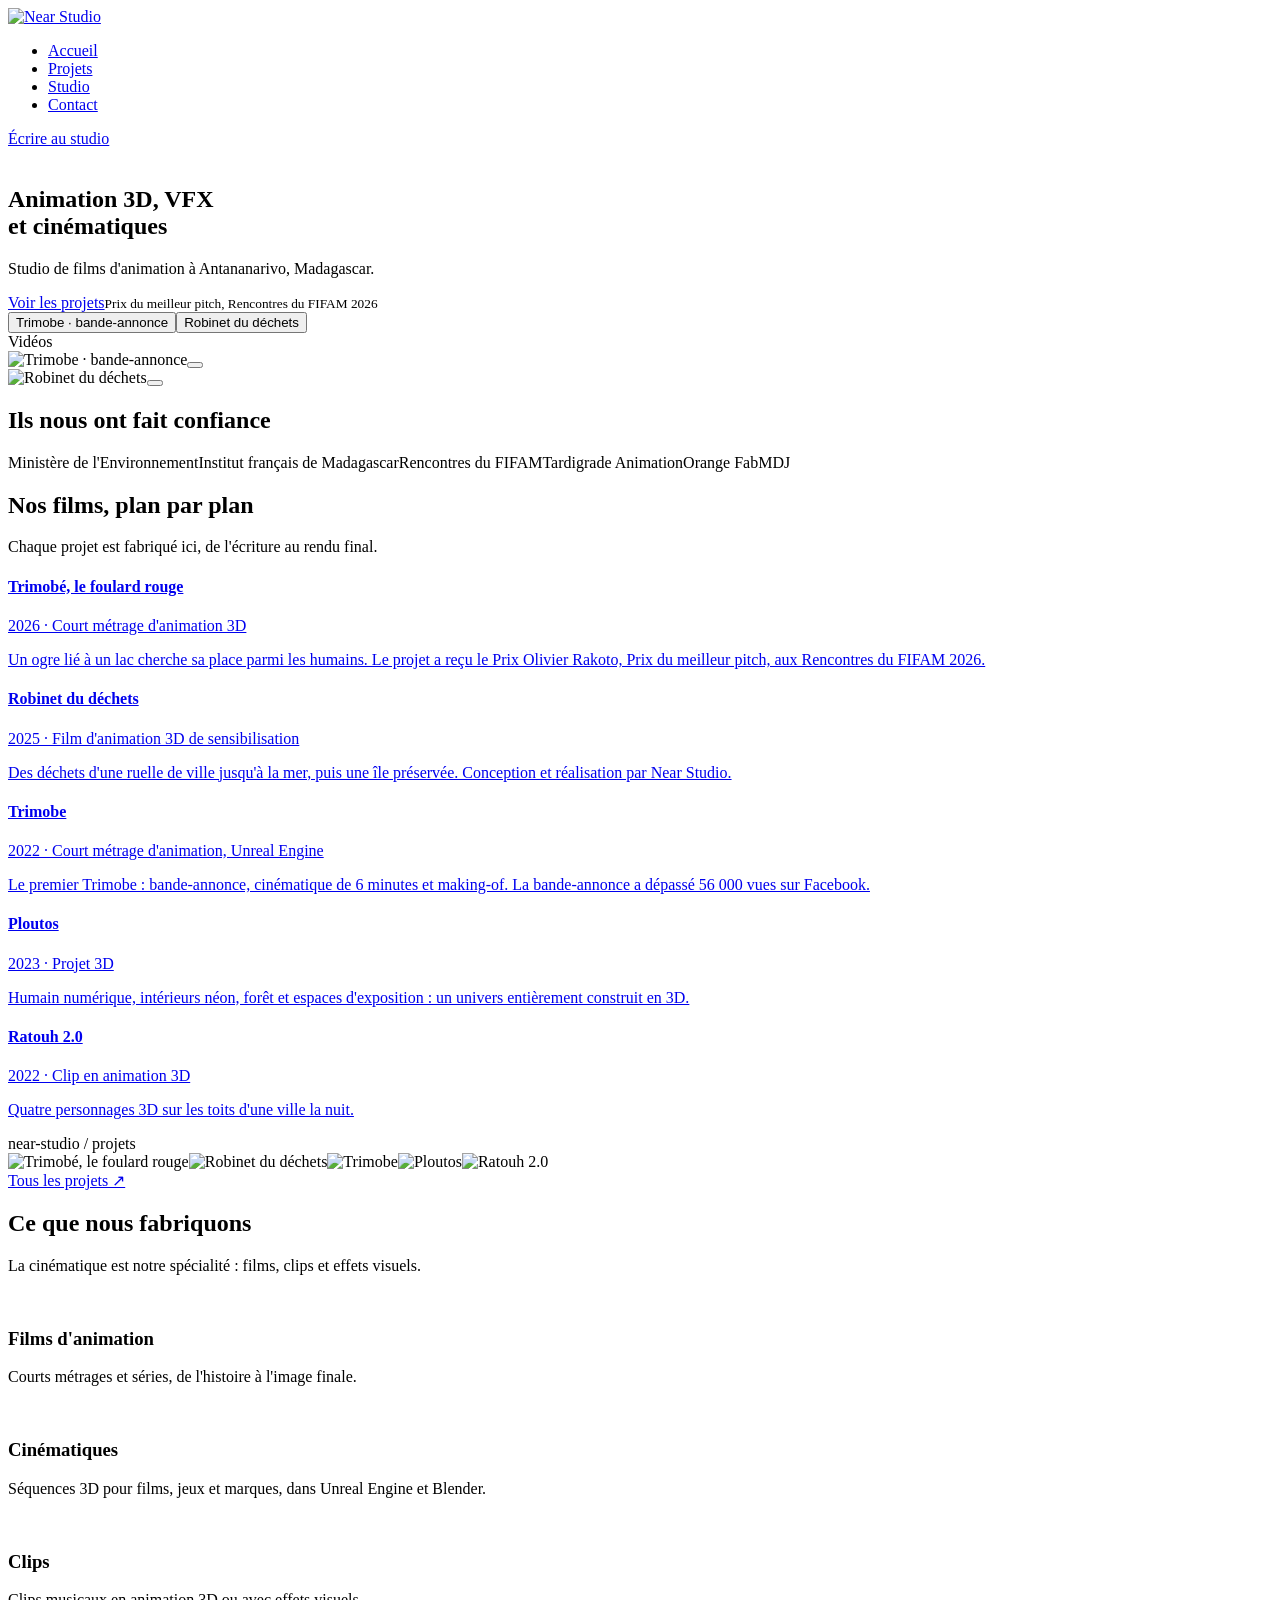
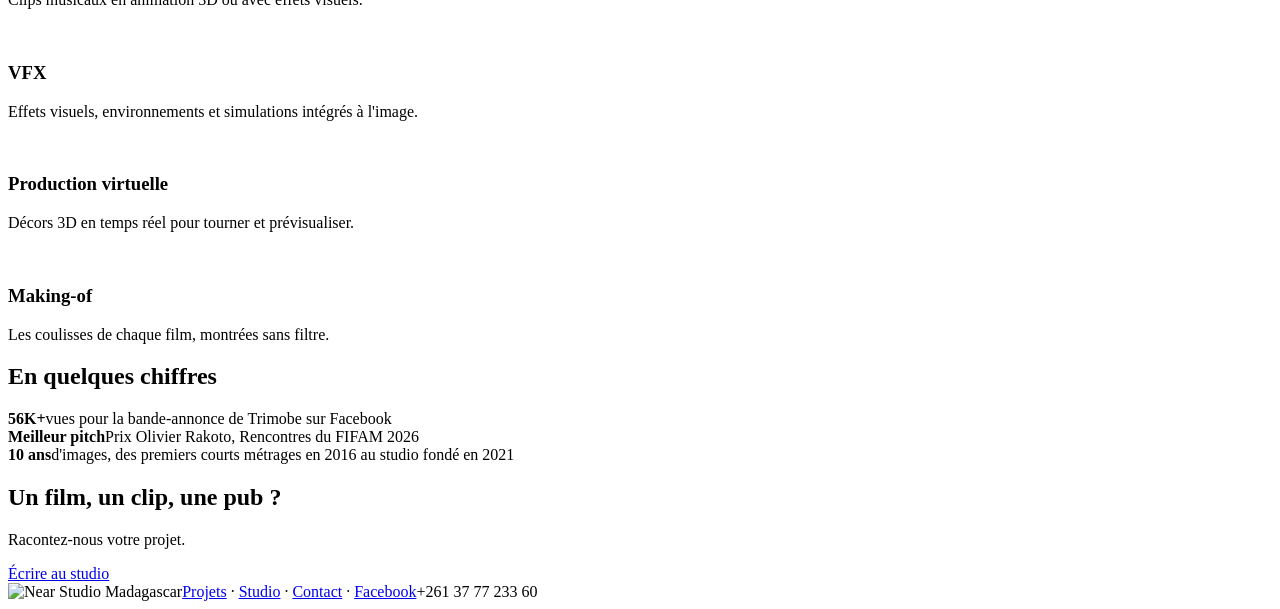
==== index.html @ beb704b7 "Add files via upload" ====
<!doctype html><html lang="fr"><head><meta charset="utf-8"><meta name="viewport" content="width=device-width,initial-scale=1">
<title>Near Studio, animation 3D et VFX à Madagascar</title><meta name="description" content="Near Studio, studio d'animation 3D, VFX et cinématiques à Antananarivo, Madagascar.">
<link rel="stylesheet" href="assets/site.css"></head><body>
<header class="nav"><a class="logo" href="index.html"><img class="n" src="assets/img/logo-n.png" alt=""><img class="t" src="assets/img/logo-texte.png" alt="Near Studio"></a>
<ul><li><a href="index.html" class=on>Accueil</a></li><li><a href="projets.html">Projets</a></li><li><a href="studio.html">Studio</a></li><li><a href="contact.html">Contact</a></li></ul><a class="pill white" href="contact.html">Écrire au studio</a></header>
<section class="hero"><div class="stars"></div><img class="earth" src="assets/img/earth.png" alt="">
<div class="copy"><h1 class="h1">Animation 3D, VFX<br>et cinématiques</h1>
<p>Studio de films d'animation à Antananarivo, Madagascar.</p>
<a class="pill blue" href="projets.html">Voir les projets</a><small>Prix du meilleur pitch, Rencontres du FIFAM 2026</small></div></section>
<div class="viewer rv"><div class="chrome"><div class="dots"><i></i><i></i><i></i></div><div class="tabs"><button class=on>Trimobe · bande-annonce</button><button>Robinet du déchets</button></div><span style="margin-left:auto">Vidéos</span></div>
<div class="screen vids"><div class="vid on" data-src="https://www.facebook.com/plugins/video.php?href=https%3A%2F%2Fwww.facebook.com%2F100078455602598%2Fvideos%2F586118402809609%2F&show_text=false&autoplay=true"><img src="assets/img/trimobe22-02.jpg" alt="Trimobe · bande-annonce"><button class="bigplay" aria-label="Lire Trimobe · bande-annonce"></button></div><div class="vid" data-src="https://www.youtube-nocookie.com/embed/w38i_Ce6xxY?autoplay=1&rel=0"><img src="assets/img/robinet-07.jpg" alt="Robinet du déchets"><button class="bigplay" aria-label="Lire Robinet du déchets"></button></div></div></div>
<main class="wrap">
<section class="sec rv"><h2 class="h2 w">Ils nous ont fait confiance</h2>
<div class="logos"><span>Ministère de l'Environnement</span><span>Institut français de Madagascar</span><span>Rencontres du FIFAM</span><span>Tardigrade Animation</span><span>Orange Fab</span><span>MDJ</span></div></section>
<section class="sec"><h2 class="h2 rv">Nos films, plan par plan</h2><p class="lead rv">Chaque projet est fabriqué ici, de l'écriture au rendu final.</p>
<div class="split"><div class="list"><a class="it" href="projets/trimobe-le-foulard-rouge.html"><h4>Trimobé, le foulard rouge</h4><div class="meta">2026 · Court métrage d'animation 3D</div><p>Un ogre lié à un lac cherche sa place parmi les humains. Le projet a reçu le Prix Olivier Rakoto, Prix du meilleur pitch, aux Rencontres du FIFAM 2026.</p></a><a class="it" href="projets/robinet-du-dechets.html"><h4>Robinet du déchets</h4><div class="meta">2025 · Film d'animation 3D de sensibilisation</div><p>Des déchets d'une ruelle de ville jusqu'à la mer, puis une île préservée. Conception et réalisation par Near Studio.</p></a><a class="it" href="projets/trimobe.html"><h4>Trimobe</h4><div class="meta">2022 · Court métrage d'animation, Unreal Engine</div><p>Le premier Trimobe : bande-annonce, cinématique de 6 minutes et making-of. La bande-annonce a dépassé 56 000 vues sur Facebook.</p></a><a class="it" href="projets/ploutos.html"><h4>Ploutos</h4><div class="meta">2023 · Projet 3D</div><p>Humain numérique, intérieurs néon, forêt et espaces d'exposition : un univers entièrement construit en 3D.</p></a><a class="it" href="projets/ratouh.html"><h4>Ratouh 2.0</h4><div class="meta">2022 · Clip en animation 3D</div><p>Quatre personnages 3D sur les toits d'une ville la nuit.</p></a></div><div class="stick"><div class="win"><div class="chrome"><div class="dots"><i></i><i></i><i></i></div><span>near-studio / projets</span></div><div class="screen"><img src="assets/img/trimobe26-01.jpg" alt="Trimobé, le foulard rouge"><img src="assets/img/robinet-07.jpg" alt="Robinet du déchets"><img src="assets/img/trimobe22-02.jpg" alt="Trimobe"><img src="assets/img/ploutos-05.jpg" alt="Ploutos"><img src="assets/img/ratouh-01.jpg" alt="Ratouh 2.0"></div></div></div></div>
<a class="pill line" href="projets.html">Tous les projets ↗</a></section>
<section class="sec band"><h2 class="h2 w rv">Ce que nous fabriquons</h2><p class="lead rv">La cinématique est notre spécialité : films, clips et effets visuels.</p><div class="grid3"><div class="c rv"><div class="ph"><img src="assets/img/trimobe22-08.jpg" alt=""></div><h3>Films d'animation</h3><p>Courts métrages et séries, de l'histoire à l'image finale.</p></div><div class="c rv"><div class="ph"><img src="assets/img/trimobe22-02.jpg" alt=""></div><h3>Cinématiques</h3><p>Séquences 3D pour films, jeux et marques, dans Unreal Engine et Blender.</p></div><div class="c rv"><div class="ph"><img src="assets/img/ratouh-02.jpg" alt=""></div><h3>Clips</h3><p>Clips musicaux en animation 3D ou avec effets visuels.</p></div><div class="c rv"><div class="ph"><img src="assets/img/robinet-04.jpg" alt=""></div><h3>VFX</h3><p>Effets visuels, environnements et simulations intégrés à l'image.</p></div><div class="c rv"><div class="ph"><img src="assets/img/ploutos-11.jpg" alt=""></div><h3>Production virtuelle</h3><p>Décors 3D en temps réel pour tourner et prévisualiser.</p></div><div class="c rv"><div class="ph"><img src="assets/img/perso-07.jpg" alt=""></div><h3>Making-of</h3><p>Les coulisses de chaque film, montrées sans filtre.</p></div></div></section>
<section class="sec"><h2 class="h2 rv">En quelques chiffres</h2><div class="facts">
<div class="rv"><b>56K+</b><span>vues pour la bande-annonce de Trimobe sur Facebook</span></div>
<div class="rv"><b>Meilleur pitch</b><span>Prix Olivier Rakoto, Rencontres du FIFAM 2026</span></div>
<div class="rv"><b>10 ans</b><span>d'images, des premiers courts métrages en 2016 au studio fondé en 2021</span></div></div></section>
<section class="cta rv"><h2 class="h2">Un film, un clip, une pub ?</h2><p>Racontez-nous votre projet.</p><a class="pill white" href="contact.html">Écrire au studio</a></section>
</main><footer><div class="wrap"><img class="flogo" src="assets/img/logo.png" alt="Near Studio Madagascar"><span><a href="projets.html">Projets</a> · <a href="studio.html">Studio</a> · <a href="contact.html">Contact</a> · <a href="https://www.facebook.com/people/Near-Studio/100078455602598/">Facebook</a></span><span>+261 37 77 233 60</span></div></footer>
<script src="assets/site.js"></script></body></html>
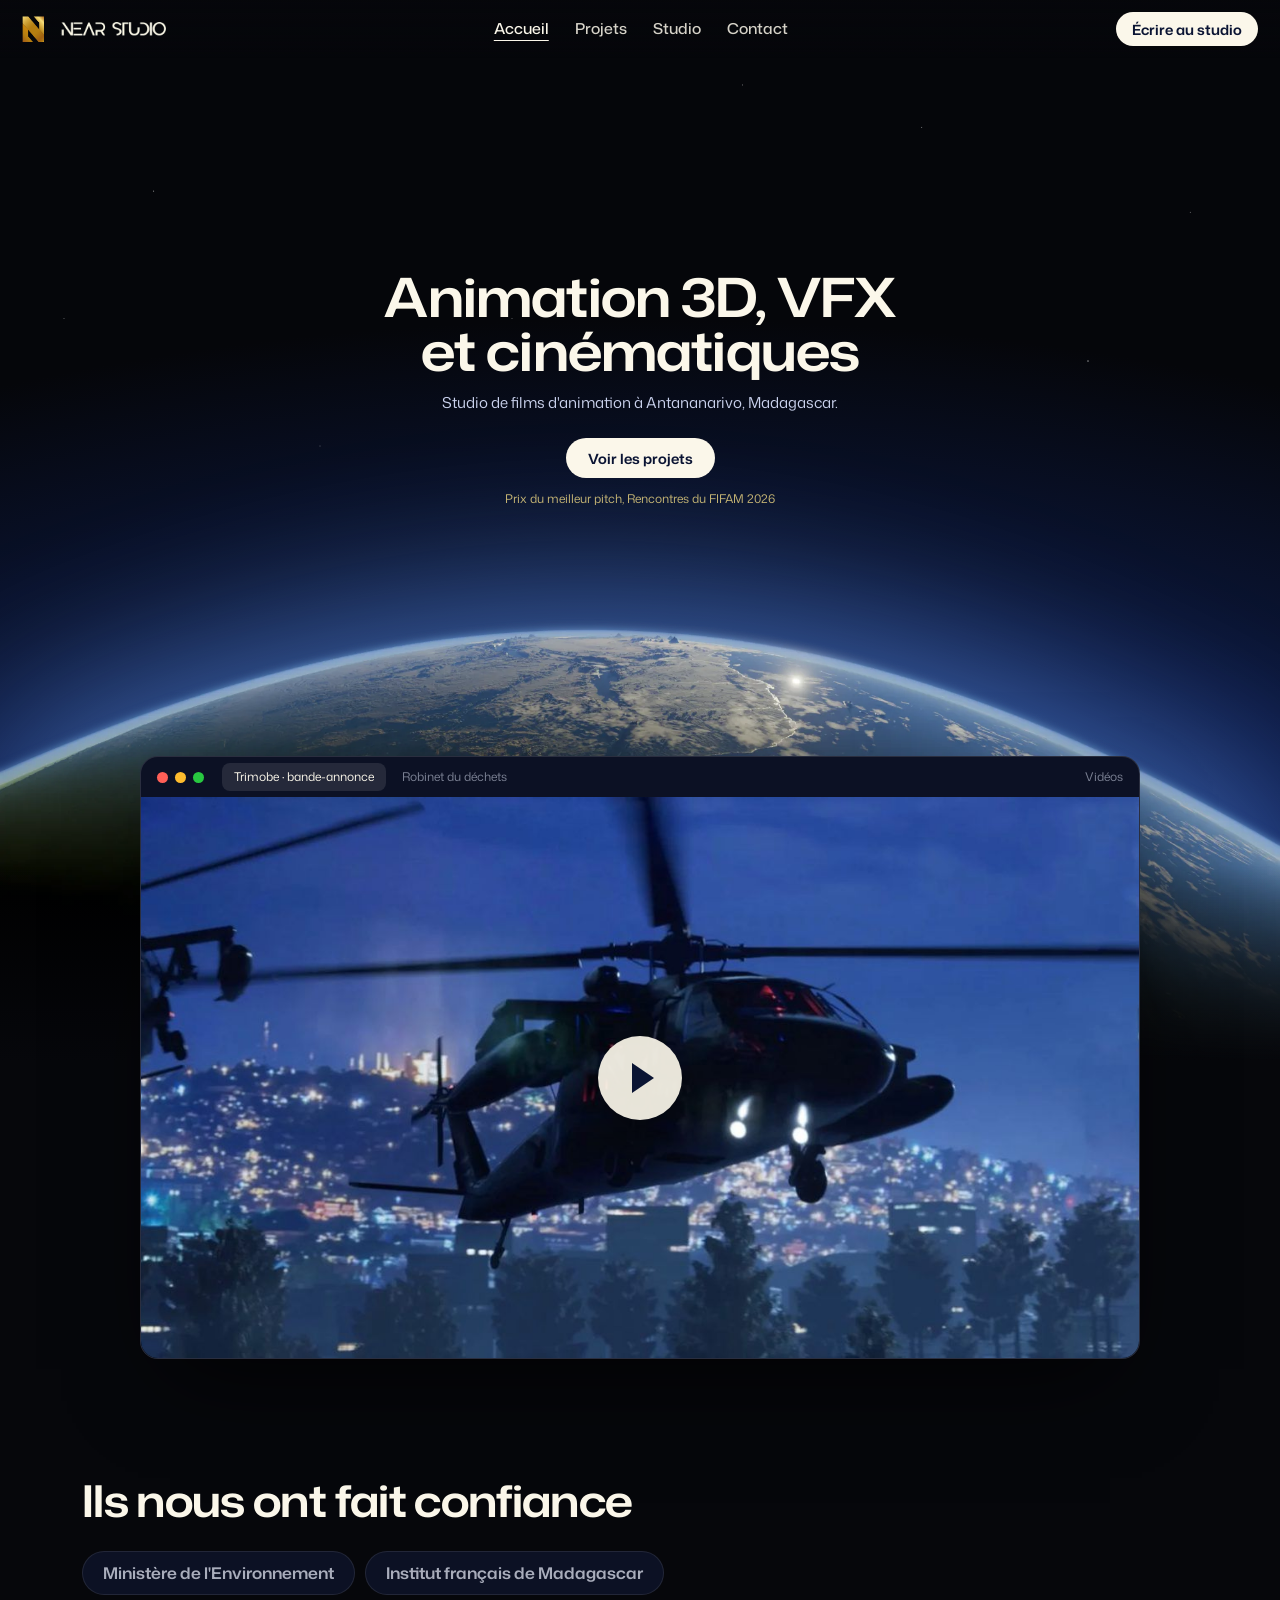
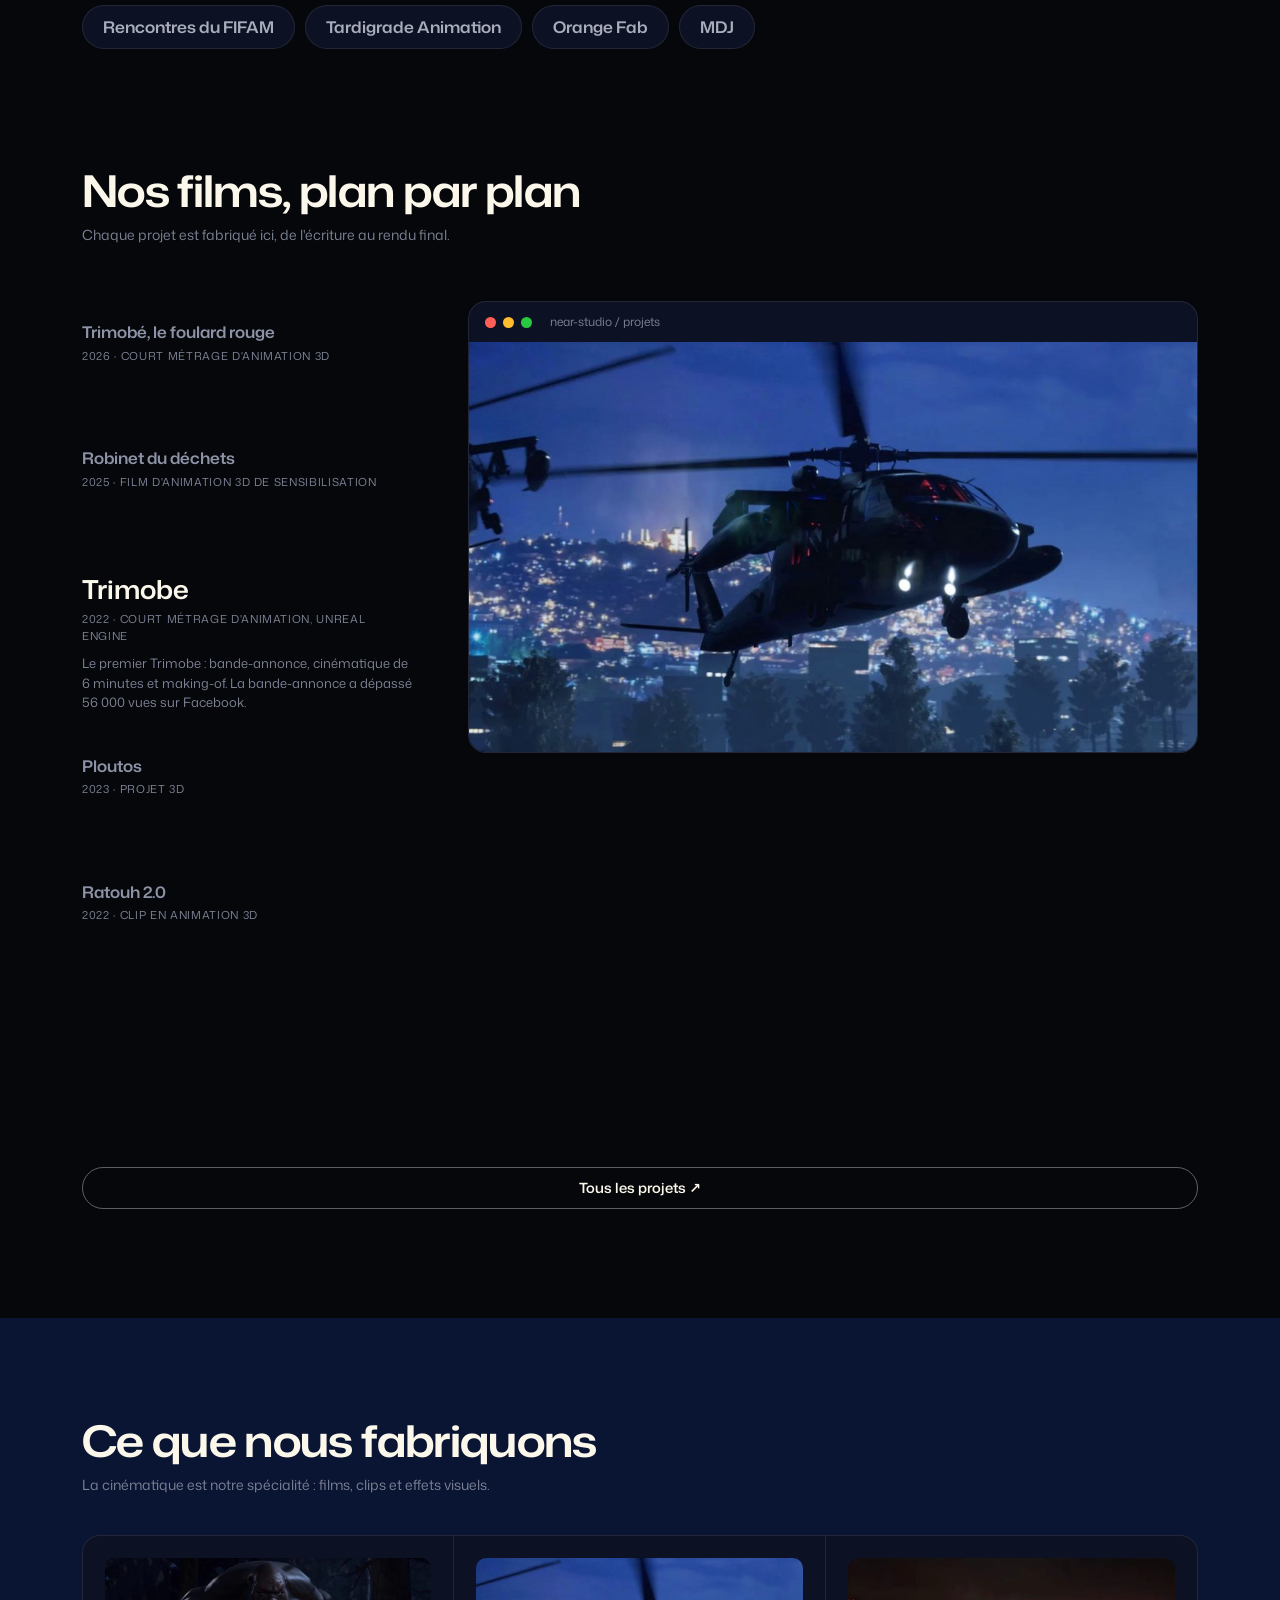
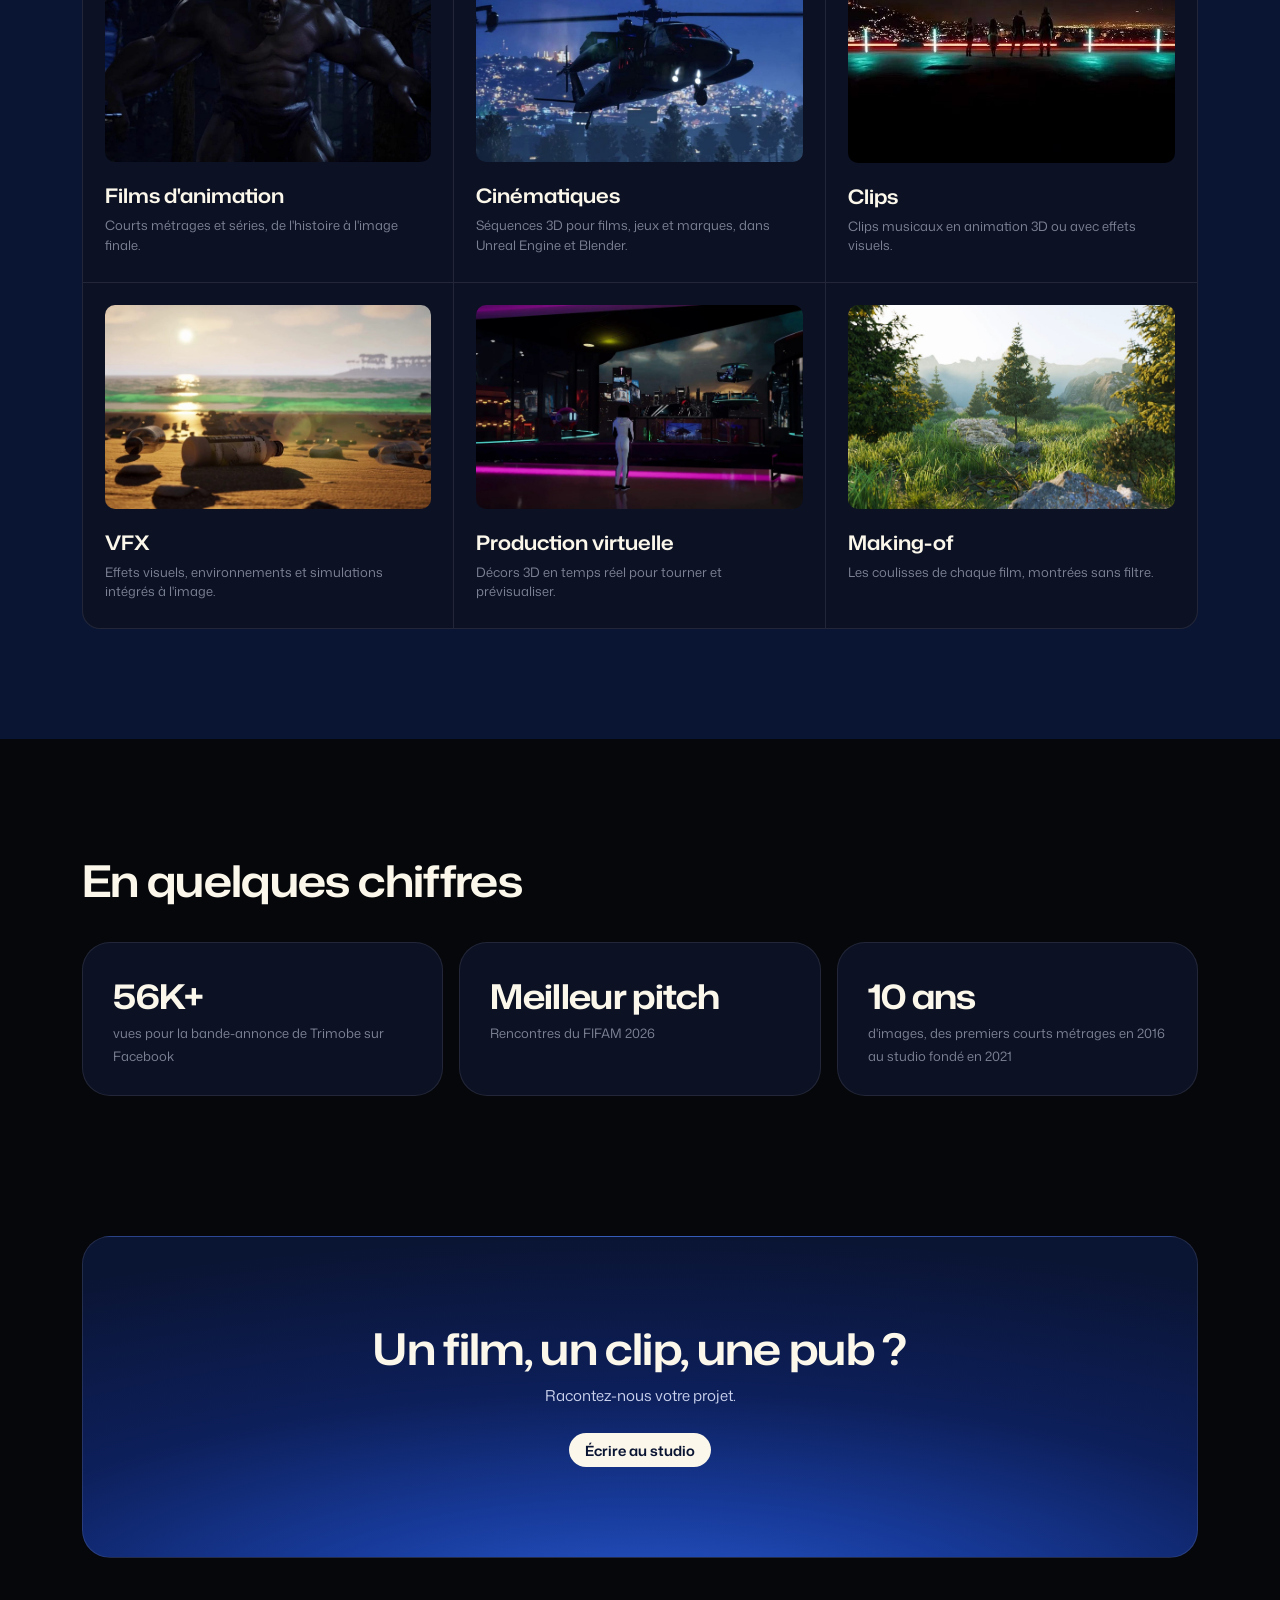
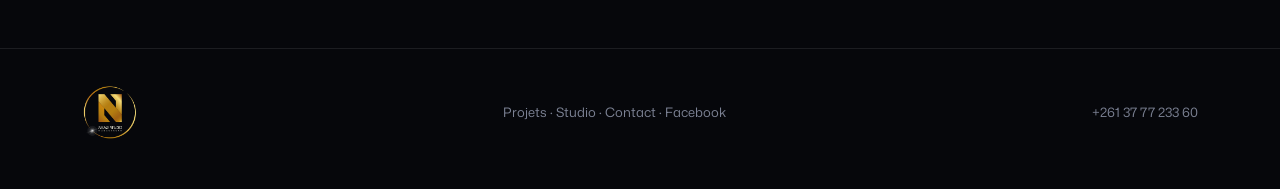
==== commit 2dab480d: "Correction intitulé du prix" ====
--- a/index.html
+++ b/index.html
@@ -13,12 +13,12 @@
 <section class="sec rv"><h2 class="h2 w">Ils nous ont fait confiance</h2>
 <div class="logos"><span>Ministère de l'Environnement</span><span>Institut français de Madagascar</span><span>Rencontres du FIFAM</span><span>Tardigrade Animation</span><span>Orange Fab</span><span>MDJ</span></div></section>
 <section class="sec"><h2 class="h2 rv">Nos films, plan par plan</h2><p class="lead rv">Chaque projet est fabriqué ici, de l'écriture au rendu final.</p>
-<div class="split"><div class="list"><a class="it" href="projets/trimobe-le-foulard-rouge.html"><h4>Trimobé, le foulard rouge</h4><div class="meta">2026 · Court métrage d'animation 3D</div><p>Un ogre lié à un lac cherche sa place parmi les humains. Le projet a reçu le Prix Olivier Rakoto, Prix du meilleur pitch, aux Rencontres du FIFAM 2026.</p></a><a class="it" href="projets/robinet-du-dechets.html"><h4>Robinet du déchets</h4><div class="meta">2025 · Film d'animation 3D de sensibilisation</div><p>Des déchets d'une ruelle de ville jusqu'à la mer, puis une île préservée. Conception et réalisation par Near Studio.</p></a><a class="it" href="projets/trimobe.html"><h4>Trimobe</h4><div class="meta">2022 · Court métrage d'animation, Unreal Engine</div><p>Le premier Trimobe : bande-annonce, cinématique de 6 minutes et making-of. La bande-annonce a dépassé 56 000 vues sur Facebook.</p></a><a class="it" href="projets/ploutos.html"><h4>Ploutos</h4><div class="meta">2023 · Projet 3D</div><p>Humain numérique, intérieurs néon, forêt et espaces d'exposition : un univers entièrement construit en 3D.</p></a><a class="it" href="projets/ratouh.html"><h4>Ratouh 2.0</h4><div class="meta">2022 · Clip en animation 3D</div><p>Quatre personnages 3D sur les toits d'une ville la nuit.</p></a></div><div class="stick"><div class="win"><div class="chrome"><div class="dots"><i></i><i></i><i></i></div><span>near-studio / projets</span></div><div class="screen"><img src="assets/img/trimobe26-01.jpg" alt="Trimobé, le foulard rouge"><img src="assets/img/robinet-07.jpg" alt="Robinet du déchets"><img src="assets/img/trimobe22-02.jpg" alt="Trimobe"><img src="assets/img/ploutos-05.jpg" alt="Ploutos"><img src="assets/img/ratouh-01.jpg" alt="Ratouh 2.0"></div></div></div></div>
+<div class="split"><div class="list"><a class="it" href="projets/trimobe-le-foulard-rouge.html"><h4>Trimobé, le foulard rouge</h4><div class="meta">2026 · Court métrage d'animation 3D</div><p>Un ogre lié à un lac cherche sa place parmi les humains. Le projet a reçu le Prix du meilleur pitch aux Rencontres du FIFAM 2026.</p></a><a class="it" href="projets/robinet-du-dechets.html"><h4>Robinet du déchets</h4><div class="meta">2025 · Film d'animation 3D de sensibilisation</div><p>Des déchets d'une ruelle de ville jusqu'à la mer, puis une île préservée. Conception et réalisation par Near Studio.</p></a><a class="it" href="projets/trimobe.html"><h4>Trimobe</h4><div class="meta">2022 · Court métrage d'animation, Unreal Engine</div><p>Le premier Trimobe : bande-annonce, cinématique de 6 minutes et making-of. La bande-annonce a dépassé 56 000 vues sur Facebook.</p></a><a class="it" href="projets/ploutos.html"><h4>Ploutos</h4><div class="meta">2023 · Projet 3D</div><p>Humain numérique, intérieurs néon, forêt et espaces d'exposition : un univers entièrement construit en 3D.</p></a><a class="it" href="projets/ratouh.html"><h4>Ratouh 2.0</h4><div class="meta">2022 · Clip en animation 3D</div><p>Quatre personnages 3D sur les toits d'une ville la nuit.</p></a></div><div class="stick"><div class="win"><div class="chrome"><div class="dots"><i></i><i></i><i></i></div><span>near-studio / projets</span></div><div class="screen"><img src="assets/img/trimobe26-01.jpg" alt="Trimobé, le foulard rouge"><img src="assets/img/robinet-07.jpg" alt="Robinet du déchets"><img src="assets/img/trimobe22-02.jpg" alt="Trimobe"><img src="assets/img/ploutos-05.jpg" alt="Ploutos"><img src="assets/img/ratouh-01.jpg" alt="Ratouh 2.0"></div></div></div></div>
 <a class="pill line" href="projets.html">Tous les projets ↗</a></section>
 <section class="sec band"><h2 class="h2 w rv">Ce que nous fabriquons</h2><p class="lead rv">La cinématique est notre spécialité : films, clips et effets visuels.</p><div class="grid3"><div class="c rv"><div class="ph"><img src="assets/img/trimobe22-08.jpg" alt=""></div><h3>Films d'animation</h3><p>Courts métrages et séries, de l'histoire à l'image finale.</p></div><div class="c rv"><div class="ph"><img src="assets/img/trimobe22-02.jpg" alt=""></div><h3>Cinématiques</h3><p>Séquences 3D pour films, jeux et marques, dans Unreal Engine et Blender.</p></div><div class="c rv"><div class="ph"><img src="assets/img/ratouh-02.jpg" alt=""></div><h3>Clips</h3><p>Clips musicaux en animation 3D ou avec effets visuels.</p></div><div class="c rv"><div class="ph"><img src="assets/img/robinet-04.jpg" alt=""></div><h3>VFX</h3><p>Effets visuels, environnements et simulations intégrés à l'image.</p></div><div class="c rv"><div class="ph"><img src="assets/img/ploutos-11.jpg" alt=""></div><h3>Production virtuelle</h3><p>Décors 3D en temps réel pour tourner et prévisualiser.</p></div><div class="c rv"><div class="ph"><img src="assets/img/perso-07.jpg" alt=""></div><h3>Making-of</h3><p>Les coulisses de chaque film, montrées sans filtre.</p></div></div></section>
 <section class="sec"><h2 class="h2 rv">En quelques chiffres</h2><div class="facts">
 <div class="rv"><b>56K+</b><span>vues pour la bande-annonce de Trimobe sur Facebook</span></div>
-<div class="rv"><b>Meilleur pitch</b><span>Prix Olivier Rakoto, Rencontres du FIFAM 2026</span></div>
+<div class="rv"><b>Meilleur pitch</b><span>Rencontres du FIFAM 2026</span></div>
 <div class="rv"><b>10 ans</b><span>d'images, des premiers courts métrages en 2016 au studio fondé en 2021</span></div></div></section>
 <section class="cta rv"><h2 class="h2">Un film, un clip, une pub ?</h2><p>Racontez-nous votre projet.</p><a class="pill white" href="contact.html">Écrire au studio</a></section>
 </main><footer><div class="wrap"><img class="flogo" src="assets/img/logo.png" alt="Near Studio Madagascar"><span><a href="projets.html">Projets</a> · <a href="studio.html">Studio</a> · <a href="contact.html">Contact</a> · <a href="https://www.facebook.com/people/Near-Studio/100078455602598/">Facebook</a></span><span>+261 37 77 233 60</span></div></footer>
--- a/assets/site.css
+++ b/assets/site.css
@@ -0,0 +1,223 @@
+@font-face{font-family:'Mona Sans';font-style:normal;font-weight:200 900;font-stretch:75% 125%;font-display:swap;src:url(fonts/mona-latin.woff2) format('woff2')}
+@font-face{font-family:'Mona Sans';font-style:normal;font-weight:200 900;font-stretch:75% 125%;font-display:swap;src:url(fonts/mona-latin-ext.woff2) format('woff2');unicode-range:U+0100-02BA,U+02BD-02C5,U+02C7-02CC,U+02CE-02D7,U+02DD-02FF,U+0304,U+0308,U+0329,U+1D00-1DBF,U+1E00-1E9F,U+1EF2-1EFF,U+2020,U+20A0-20AB,U+20AD-20C0,U+2113,U+2C60-2C7F,U+A720-A7FF}
+
+:root{
+  --bg:#eceef2; --card:#f6f7f9; --line:#d9dde5; --blue:#1f45b8; --blue-2:#2d6cf0; --navy:#0e1a4a;
+  --text:#3d4558; --mute:#8a92a5; --white:#fff;
+  --r:18px; --w:1180px;
+}
+*{box-sizing:border-box;margin:0;padding:0}
+html{background:var(--bg);color:var(--text);scroll-behavior:smooth}
+body{font-family:'Mona Sans',system-ui,sans-serif;font-size:15px;line-height:1.5;-webkit-font-smoothing:antialiased}
+img{display:block;max-width:100%}
+a{color:inherit;text-decoration:none}
+.wrap{max-width:var(--w);margin:0 auto;padding:0 32px}
+
+/* titres façon ego(lite) : sans large, gras, bleu profond */
+.h1,.h2,.h3{font-stretch:118%;font-weight:620;letter-spacing:-.015em;line-height:1;color:var(--blue)}
+.h1{font-size:clamp(34px,4.2vw,58px)}
+.h2{font-size:clamp(30px,3.4vw,48px)}
+.h3{font-size:22px}
+.lead{font-size:14px;color:var(--mute);max-width:640px;margin-top:12px}
+.paren{font-style:italic;font-weight:300;font-stretch:100%}
+
+/* navigation */
+.nav{position:fixed;top:0;left:0;right:0;z-index:40;height:58px;display:flex;align-items:center;justify-content:space-between;padding:0 22px;
+  background:linear-gradient(180deg,rgba(14,26,74,.92),rgba(14,26,74,.55) 60%,rgba(14,26,74,0));color:#fff;transition:background .3s}
+.nav.light{background:linear-gradient(180deg,rgba(236,238,242,.96),rgba(236,238,242,.75) 65%,rgba(236,238,242,0));color:var(--navy)}
+.logo{display:flex;align-items:center;gap:10px;font-size:20px;font-weight:700;font-stretch:110%;letter-spacing:-.02em}
+.logo .mark{width:24px;height:24px;border-radius:50%;background:currentColor;position:relative}
+.logo .mark:after{content:"";position:absolute;inset:6px 4px 6px 10px;border-radius:50%;background:var(--navy)}
+.nav.light .logo .mark:after{background:var(--bg)}
+.logo .paren{font-size:18px;opacity:.85}
+.nav ul{list-style:none;display:flex;gap:26px;font-size:15px;font-weight:500;font-stretch:108%}
+.nav ul a{opacity:.85}.nav ul a:hover,.nav ul a.on{opacity:1}
+.nav ul a.on{text-decoration:underline;text-underline-offset:6px;text-decoration-thickness:1px}
+.pill{display:inline-flex;align-items:center;gap:8px;height:34px;padding:0 16px;border-radius:999px;font-size:14px;font-weight:560;font-stretch:108%;white-space:nowrap}
+.pill.white{background:#fff;color:var(--blue)}
+.pill.navy{background:var(--navy);color:#fff}
+.pill.navy:hover{background:var(--blue)}
+.pill.blue{background:var(--blue-2);color:#fff;height:40px;padding:0 22px}.pill.blue:hover{background:#fff;color:var(--blue)}
+.pill.line{border:1px solid var(--blue);color:var(--blue);height:42px;justify-content:center;width:100%}
+.pill.line:hover{background:var(--blue);color:#fff}
+
+/* hero : l'espace, puis la Terre qui se lève */
+.hero{position:relative;height:118vh;min-height:760px;overflow:hidden;
+  background:radial-gradient(120% 70% at 50% 100%,#3f86ff 0%,#1e57d6 30%,#14318f 55%,#0b1440 80%,#070c26 100%);color:#fff}
+.stars{position:absolute;inset:0;background-image:radial-gradient(1px 1px at 12% 18%,#fff8,transparent),radial-gradient(1px 1px at 72% 12%,#fff6,transparent),radial-gradient(1px 1px at 40% 30%,#fff5,transparent),radial-gradient(1.5px 1.5px at 85% 34%,#fff7,transparent),radial-gradient(1px 1px at 25% 42%,#fff4,transparent),radial-gradient(1px 1px at 58% 8%,#fff6,transparent),radial-gradient(1px 1px at 93% 20%,#fff5,transparent),radial-gradient(1px 1px at 5% 30%,#fff5,transparent)}
+.earth{position:absolute;left:50%;bottom:-8vh;width:min(1900px,150vw);transform:translate(-50%,0);will-change:transform;filter:drop-shadow(0 -30px 80px rgba(120,180,255,.45))}
+.hero .copy{position:relative;z-index:3;text-align:center;padding-top:30vh}
+.hero .copy .h1{color:#fff}
+.hero .copy p{font-size:15px;color:#c9d6ff;margin:14px auto 24px;max-width:520px}
+.hero .copy small{display:block;margin-top:12px;font-size:12px;color:#9fb2e6}
+.hero:after{content:"";position:absolute;left:0;right:0;bottom:0;height:22vh;background:linear-gradient(180deg,rgba(236,238,242,0),var(--bg));z-index:2}
+
+/* fenêtre de visionnage (comme la fenêtre d'app d'ego) */
+.viewer{position:relative;z-index:5;margin:-34vh auto 0;max-width:1000px;border-radius:var(--r);background:var(--card);border:1px solid #fff;box-shadow:0 40px 90px -30px rgba(14,26,74,.45),0 0 0 1px rgba(14,26,74,.06);overflow:hidden}
+.chrome{display:flex;align-items:center;gap:8px;height:40px;padding:0 16px;font-size:12px;color:var(--mute)}
+.dots{display:flex;gap:7px;margin-right:10px}.dots i{width:11px;height:11px;border-radius:50%;background:#ff5f57}.dots i:nth-child(2){background:#febc2e}.dots i:nth-child(3){background:#28c840}
+.tabs{display:flex;gap:4px}
+.tabs button{all:unset;cursor:pointer;padding:5px 12px;border-radius:8px;font-size:12px;color:var(--mute)}
+.tabs button.on{background:#fff;color:var(--navy);box-shadow:0 1px 2px rgba(0,0,0,.06)}
+.screen{position:relative;aspect-ratio:2.39;background:#000;overflow:hidden}
+.screen img{position:absolute;inset:0;width:100%;height:100%;object-fit:cover;opacity:0;transition:opacity .6s;transform:scale(1.06)}
+.screen img.on{opacity:1;animation:kb 7s linear forwards}
+@keyframes kb{from{transform:scale(1.06)}to{transform:scale(1)}}
+.tl{display:flex;align-items:center;gap:14px;height:46px;padding:0 16px;font-size:11px;color:var(--mute);font-variant-numeric:tabular-nums}
+.tl .play{width:26px;height:26px;border-radius:50%;background:var(--navy);display:grid;place-items:center}
+.tl .play:after{content:"";border-left:8px solid #fff;border-top:5px solid transparent;border-bottom:5px solid transparent;margin-left:2px}
+.tl .track{flex:1;height:4px;border-radius:4px;background:var(--line);position:relative;overflow:hidden}
+.tl .track i{position:absolute;left:0;top:0;bottom:0;width:0;background:var(--blue-2);border-radius:4px}
+
+/* sections */
+.sec{padding:120px 0 0}
+.logos{display:flex;flex-wrap:wrap;gap:10px;margin-top:28px;max-width:760px}
+.logos span{height:44px;padding:0 20px;border-radius:999px;background:var(--card);border:1px solid var(--line);display:flex;align-items:center;font-weight:600;font-stretch:112%;color:#9aa1b2;font-size:16px}
+
+/* liste collante + fenêtre (projets) */
+.split{display:grid;grid-template-columns:330px 1fr;gap:56px;margin-top:56px}
+.list{padding-bottom:20vh}.list .it{display:block;padding:22px 0;min-height:14vh;cursor:pointer}
+.list .it h4{font-size:16px;font-weight:600;font-stretch:110%;line-height:1.15;color:var(--navy);transition:all .25s}
+.list .it p{font-size:13px;color:var(--mute);max-height:0;overflow:hidden;transition:max-height .4s,margin .4s}
+.list .it .meta{font-size:11px;letter-spacing:.06em;text-transform:uppercase;color:var(--mute);margin-top:6px}
+.list .it.on h4{font-size:26px;color:var(--blue-2)}
+.list .it.on p{max-height:120px;margin-top:10px}
+.stick{position:sticky;top:110px;align-self:start}
+.win{border-radius:var(--r);background:var(--card);border:1px solid var(--line);overflow:hidden}
+.win .screen{aspect-ratio:16/9}
+.win .screen img{transition:opacity .45s}
+.win .screen img.on{animation:none;transform:none}
+
+/* grille de cartes */
+.grid3{display:grid;grid-template-columns:repeat(3,1fr);border:1px solid var(--line);border-radius:var(--r);overflow:hidden;margin-top:40px;background:var(--card)}
+.grid3 .c{padding:22px 22px 26px;border-right:1px solid var(--line);border-bottom:1px solid var(--line)}
+.grid3 .c:nth-child(3n){border-right:0}
+.grid3 .c:nth-last-child(-n+3){border-bottom:0}
+.grid3 .c .ph{aspect-ratio:16/10;border-radius:10px;overflow:hidden;margin-bottom:18px;background:#000}
+.grid3 .c .ph img{width:100%;height:100%;object-fit:cover;transition:transform .8s}
+.grid3 .c:hover .ph img{transform:scale(1.04)}
+.grid3 .c h3{font-size:20px;font-weight:620;font-stretch:115%;color:var(--navy)}
+.grid3 .c p{font-size:13px;color:var(--mute);margin-top:6px}
+
+/* chiffres en pastilles */
+.facts{display:grid;grid-template-columns:repeat(3,1fr);gap:16px;margin-top:40px}
+.facts div{border-radius:28px;background:var(--card);border:1px solid var(--line);padding:28px 30px}
+.facts b{display:block;font-size:34px;font-weight:650;font-stretch:120%;color:var(--blue);letter-spacing:-.02em}
+.facts span{font-size:13px;color:var(--mute)}
+
+/* appel final */
+.cta{margin:140px 0 0;border-radius:28px;overflow:hidden;position:relative;color:#fff;padding:90px 48px;text-align:center;
+  background:radial-gradient(110% 120% at 50% 120%,#3f86ff,#1e57d6 35%,#14318f 65%,#0b1440)}
+.cta .h2{color:#fff}
+.cta p{color:#c9d6ff;margin:14px 0 26px}
+footer{margin-top:90px;border-top:1px solid var(--line);padding:36px 0 50px;font-size:13px;color:var(--mute)}
+footer .wrap{display:flex;justify-content:space-between;gap:20px;flex-wrap:wrap}
+footer a:hover{color:var(--blue)}
+
+/* pages intérieures */
+.page{padding-top:150px}
+.crumb{font-size:12px;color:var(--mute);margin-bottom:18px}
+.crumb a:hover{color:var(--blue)}
+.cards2{display:grid;grid-template-columns:1fr 1fr;gap:22px;margin-top:48px}
+.pcard{display:block;border-radius:var(--r);background:var(--card);border:1px solid var(--line);overflow:hidden;transition:transform .35s,box-shadow .35s}
+.pcard:hover{transform:translateY(-4px);box-shadow:0 30px 60px -30px rgba(14,26,74,.35)}
+.pcard .ph{aspect-ratio:16/9;overflow:hidden;background:#000}
+.pcard .ph img{width:100%;height:100%;object-fit:cover}
+.pcard .tx{display:flex;justify-content:space-between;align-items:baseline;padding:16px 20px 18px}
+.pcard h3{font-size:19px;font-weight:620;font-stretch:115%;color:var(--navy)}
+.pcard span{font-size:12px;color:var(--mute)}
+.shots{display:grid;grid-template-columns:1fr 1fr;gap:14px;margin-top:44px}
+.shots img{width:100%;aspect-ratio:16/9;object-fit:cover;border-radius:12px;background:#000}
+.metaRow{display:flex;gap:28px;flex-wrap:wrap;margin-top:26px;font-size:13px}
+.metaRow div span{display:block;font-size:11px;letter-spacing:.06em;text-transform:uppercase;color:var(--mute)}
+.metaRow div b{font-weight:560;color:var(--navy)}
+.pn{display:flex;justify-content:space-between;margin-top:56px;font-size:14px}
+.pn a{color:var(--blue);font-weight:560}
+
+/* tableau services (comme le comparatif d'ego) */
+.table{margin-top:40px;border-radius:var(--r);overflow:hidden;border:1px solid var(--line);background:var(--card);font-size:14px}
+.table .row{display:grid;grid-template-columns:1.1fr 2fr 1.2fr;border-bottom:1px solid var(--line)}
+.table .row:last-child{border-bottom:0}
+.table .row>div{padding:16px 20px}
+.table .row>div:first-child{font-weight:600;font-stretch:110%;color:var(--navy)}
+.table .row>div:last-child{background:rgba(45,108,240,.08);color:var(--blue);font-size:13px}
+.table .head>div{font-size:11px!important;letter-spacing:.06em;text-transform:uppercase;color:var(--mute)!important;font-weight:500!important}
+.two{display:grid;grid-template-columns:1fr 1fr;gap:56px;margin-top:40px;align-items:start}
+.two p{margin-bottom:14px}
+.contact{display:grid;grid-template-columns:repeat(3,1fr);gap:16px;margin-top:40px}
+.contact a,.contact div{display:block;border-radius:28px;background:var(--card);border:1px solid var(--line);padding:26px 28px}
+.contact a:hover{border-color:var(--blue)}
+.contact span{display:block;font-size:11px;letter-spacing:.06em;text-transform:uppercase;color:var(--mute);margin-bottom:6px}
+.contact b{font-size:18px;font-weight:600;font-stretch:110%;color:var(--navy)}
+
+/* apparition douce */
+.rv{opacity:0;transform:translateY(24px);transition:opacity .8s cubic-bezier(.2,.7,.2,1),transform .8s cubic-bezier(.2,.7,.2,1)}
+.rv.in{opacity:1;transform:none}
+@media (prefers-reduced-motion:reduce){.rv{opacity:1;transform:none}.screen img.on{animation:none}}
+@media (max-width:860px){
+  .nav ul{display:none}.split,.two{grid-template-columns:1fr}.stick{position:relative;top:0}
+  .grid3,.facts,.contact,.cards2,.shots{grid-template-columns:1fr}.grid3 .c{border-right:0!important;border-bottom:1px solid var(--line)!important}
+  .viewer{margin:-26vh 16px 0}
+}
+
+/* ===== Charte Near Studio : or, noir, bleu nuit, texte blanc ===== */
+:root{--bg:#06070b;--navy:#0a1433;--navy-2:#0f1d4a;--card:#0c1124;--line:rgba(214,170,74,.16);
+  --gold:#d6a64a;--gold-l:#f3dc85;--gold-d:#a35f16;--white:#fbf7ea;--text:#c3c6d1;--mute:#7c8294;
+  --goldgrad:linear-gradient(115deg,#f5df7e 0%,#d9a93e 38%,#b47a12 62%,#f2d57a 100%)}
+html{background:var(--bg);color:var(--text)}
+.h1,.h2{background:var(--goldgrad);-webkit-background-clip:text;background-clip:text;color:transparent}
+.h1.w,.h2.w,.hero .copy .h1,.cta .h2{background:none;color:var(--white)}
+.lead{color:var(--mute)}
+.nav,.nav.light{background:linear-gradient(180deg,rgba(6,7,11,.92),rgba(6,7,11,.6) 60%,rgba(6,7,11,0));color:var(--white)}
+.logo img.n{height:26px;width:auto}.logo img.t{height:15px;width:auto;margin-left:6px}
+.pill.white,.pill.blue{background:var(--goldgrad);color:#0b0b0b;font-weight:620}
+.pill.white:hover,.pill.blue:hover{background:var(--white);color:#0b0b0b}
+.pill.line{border-color:var(--gold);color:var(--gold-l)}.pill.line:hover{background:var(--gold);color:#0b0b0b}
+.hero{background:radial-gradient(120% 70% at 50% 100%,#2a5bd0 0%,#173a9a 26%,#0d1f5a 50%,#0a1433 70%,#05060a 100%)}
+.hero .copy p{color:#c9d1ec}.hero .copy small{color:var(--gold-l);opacity:.8}
+.hero:after{background:linear-gradient(180deg,rgba(6,7,11,0),var(--bg))}
+.viewer{background:var(--card);border-color:rgba(214,170,74,.25);box-shadow:0 40px 90px -30px rgba(0,0,0,.8)}
+.chrome{color:var(--mute)}.tabs button.on{background:rgba(214,170,74,.14);color:var(--gold-l);box-shadow:none}
+.tl .play{background:var(--goldgrad)}.tl .play:after{border-left-color:#0b0b0b}
+.tl .track{background:rgba(255,255,255,.08)}.tl .track i{background:var(--goldgrad)}
+.logos span{background:var(--card);border-color:var(--line);color:#a9adbb}
+.list .it h4{color:var(--white)}.list .it.on h4{background:var(--goldgrad);-webkit-background-clip:text;background-clip:text;color:transparent}
+.win{background:var(--card);border-color:var(--line)}
+.grid3{background:var(--card);border-color:var(--line)}.grid3 .c{border-color:var(--line)!important}
+.grid3 .c h3,.pcard h3,.contact b,.metaRow div b,.table .row>div:first-child{color:var(--white)}
+.facts div{background:var(--card);border-color:var(--line)}
+.facts b{background:var(--goldgrad);-webkit-background-clip:text;background-clip:text;color:transparent}
+.cta{background:radial-gradient(110% 120% at 50% 120%,#2a5bd0,#173a9a 30%,#0d1f5a 60%,#0a1433);border:1px solid rgba(214,170,74,.25)}
+.cta p{color:#c9d1ec}
+footer{border-color:var(--line)}footer .flogo{height:54px;width:auto}footer .wrap{align-items:center}
+.pcard{background:var(--card);border-color:var(--line)}.pcard:hover{box-shadow:0 30px 60px -30px rgba(0,0,0,.9);border-color:rgba(214,170,74,.45)}
+.crumb a:hover,footer a:hover{color:var(--gold-l)}.pn a{color:var(--gold-l)}
+.table{background:var(--card);border-color:var(--line)}.table .row{border-color:var(--line)}
+.table .row>div:last-child{background:rgba(214,170,74,.08);color:var(--gold-l)}
+.contact a,.contact div{background:var(--card);border-color:var(--line)}.contact a:hover{border-color:var(--gold)}
+.band{background:var(--navy);box-shadow:0 0 0 100vmax var(--navy);clip-path:inset(0 -100vmax);padding-bottom:110px;margin-top:110px}
+.band.sec{padding-top:100px}
+
+/* ===== Or réduit à ~1 % (Rajo, 18/11) : logo, mention du prix, barre de lecture ===== */
+:root{--line:rgba(255,255,255,.09);--accent:#5b82ff}
+.h1,.h2,.facts b,.list .it.on h4{background:none;-webkit-background-clip:border-box;background-clip:border-box;color:var(--white)}
+.list .it h4{color:#8d93a6}.list .it.on h4{color:var(--white)}
+.pill.white,.pill.blue{background:var(--white);color:#0a1433}
+.pill.white:hover,.pill.blue:hover{background:var(--accent);color:#fff}
+.pill.line{border-color:rgba(255,255,255,.35);color:var(--white)}.pill.line:hover{background:var(--white);color:#0a1433}
+.viewer{border-color:rgba(255,255,255,.12)}
+.tabs button.on{background:rgba(255,255,255,.1);color:var(--white)}
+.tl .play{background:var(--white)}.tl .play:after{border-left-color:#0a1433}
+.table .row>div:last-child{background:rgba(91,130,255,.1);color:#b9c8ff}
+.contact a:hover,.pcard:hover{border-color:rgba(255,255,255,.3)}
+.cta{border-color:rgba(255,255,255,.1)}
+.pn a,.crumb a:hover,footer a:hover{color:var(--white)}
+
+/* lecteur vidéo : rien ne se charge avant le clic */
+.screen.vids{aspect-ratio:16/9}
+.vid{position:absolute;inset:0;display:none}.vid.on{display:block}
+.vid img{position:absolute;inset:0;width:100%;height:100%;object-fit:cover;opacity:1;transform:none;animation:none}
+.vid iframe{position:absolute;inset:0;width:100%;height:100%;border:0;background:#000}
+.bigplay{all:unset;cursor:pointer;position:absolute;left:50%;top:50%;width:84px;height:84px;margin:-42px 0 0 -42px;border-radius:50%;background:rgba(251,247,234,.92);box-shadow:0 20px 50px rgba(0,0,0,.5);transition:transform .25s}
+.bigplay:after{content:"";position:absolute;left:34px;top:27px;border-left:22px solid #0a1433;border-top:15px solid transparent;border-bottom:15px solid transparent}
+.bigplay:hover{transform:scale(1.07)}
